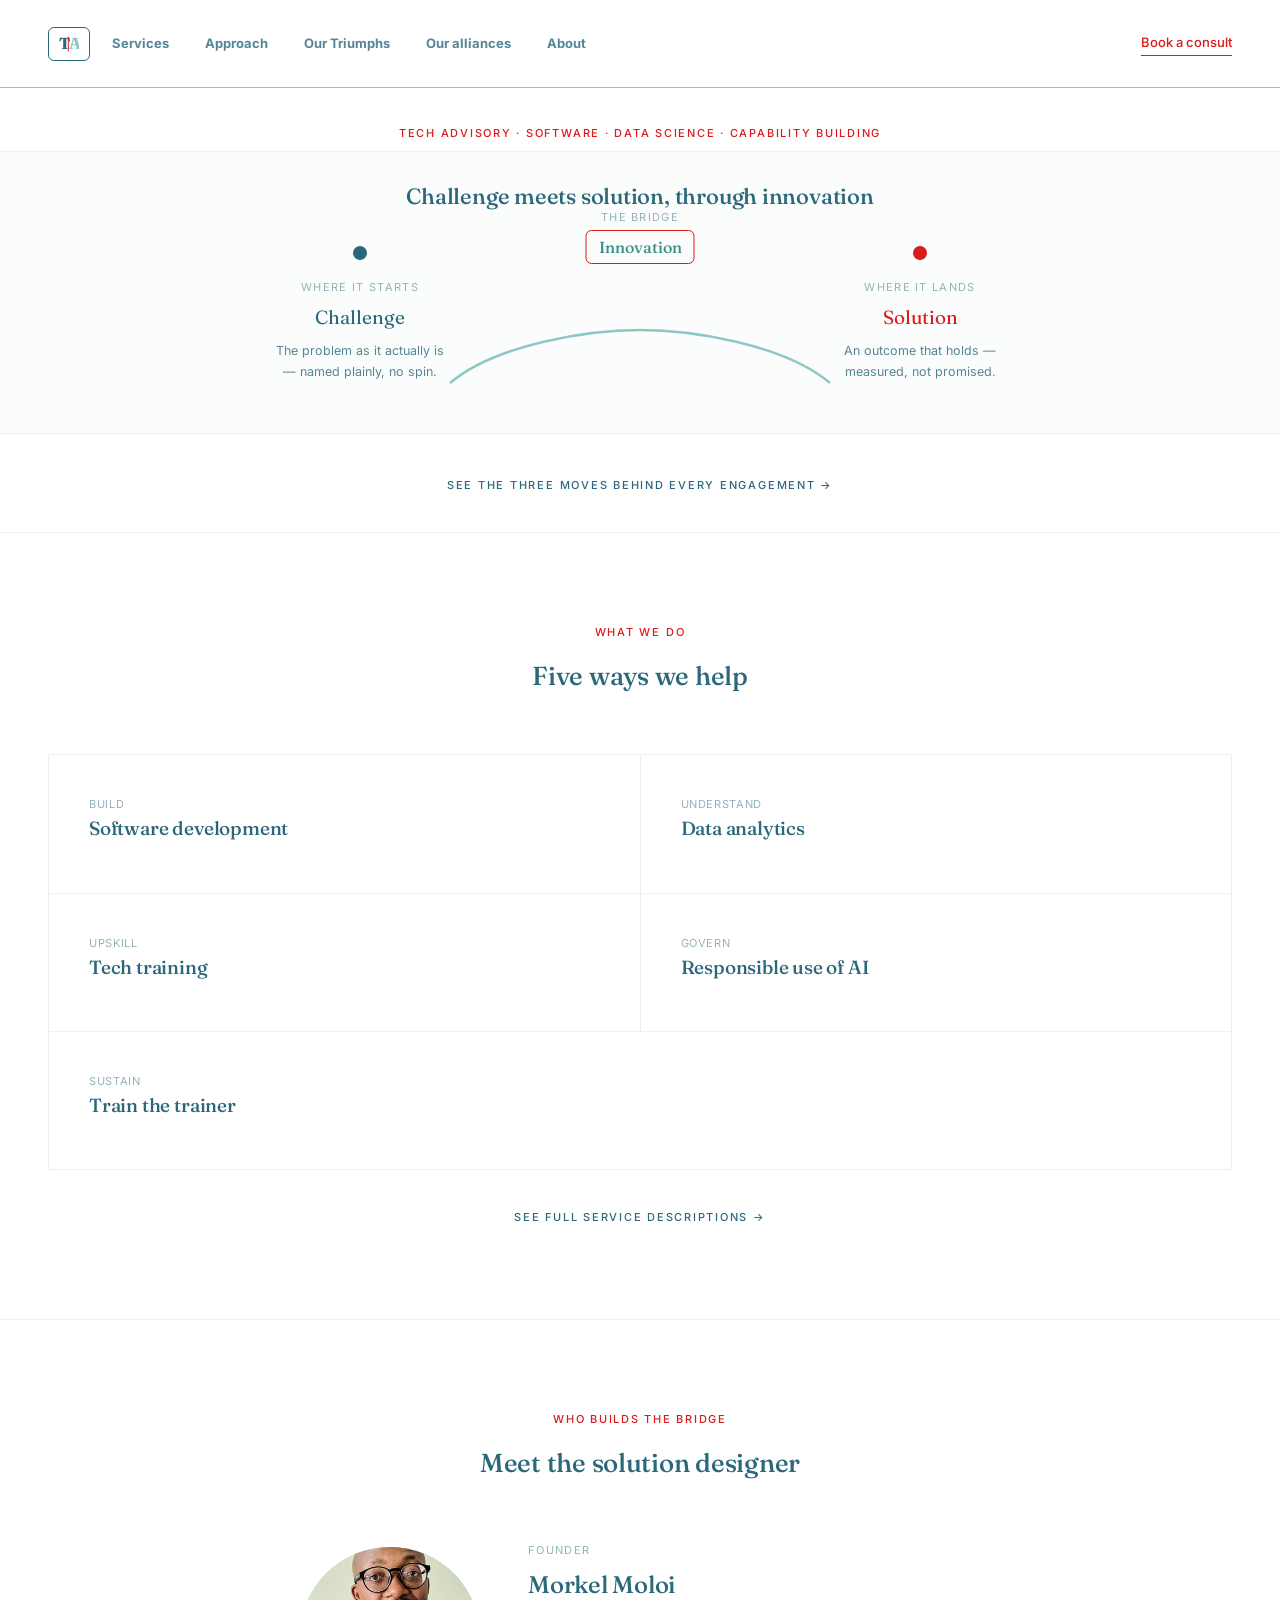
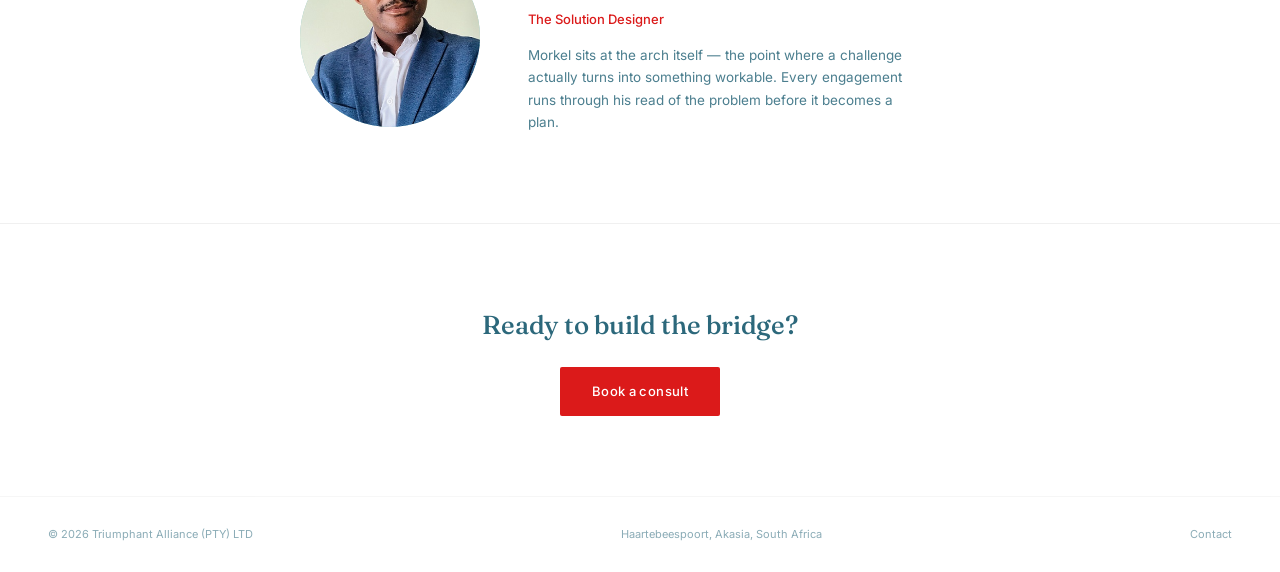
==== index.html @ 59408285 "initial site" ====
<!DOCTYPE html>
<html lang="en">
<head>
<script>document.documentElement.classList.add('js');</script>
<meta charset="UTF-8">
<meta name="viewport" content="width=device-width, initial-scale=1.0">
<title>Triumphant Alliance (PTY) LTD — Advisory & solution design</title>
<meta name="description" content="Advisory, software, data and training services built around the idea that every challenge meets a solution through innovation.">
<link rel="icon" href="assets/favicon.svg" type="image/svg+xml">
<link rel="preconnect" href="https://fonts.googleapis.com">
<link rel="preconnect" href="https://fonts.gstatic.com" crossorigin>
<link href="https://fonts.googleapis.com/css2?family=Fraunces:opsz,wght@9..144,400;9..144,500;9..144,600&family=Inter:wght@400;500;600&display=swap" rel="stylesheet">
<link rel="stylesheet" href="css/style.css">
<style>
  .hero{padding:36px 48px 8px; text-align:center;}
  @media (max-width:600px){
    .hero{padding:28px 24px 4px;}
  }
</style>
</head>
<body>

<header class="site-header">
<nav class="nav">
  <div class="links">
  <a href="index.html" class="home-icon" aria-label="Home">
    <svg width="20" height="20" viewBox="0 0 30 30">
      <text x="0" y="22" font-family="Fraunces, serif" font-size="24" font-weight="700" fill="#2C687B">T</text>
      <text x="15" y="22" font-family="Fraunces, serif" font-size="24" font-weight="700" fill="#8CC7C4">A</text>
      <line x1="14" y1="4" x2="14" y2="26" stroke="#DB1A1A" stroke-width="1.5"/>
    </svg>
  </a>
    <a href="services.html">Services</a>
    <a href="approach.html">Approach</a>
    <a href="work.html">Our Triumphs</a>
    <a href="clients.html">Our alliances</a>
    <a href="about.html">About</a>
  </div>
    <div class="nav-right">
<a href="contact.html" class="cta">Book a consult</a>
  <button class="nav-toggle" aria-label="Open menu" aria-expanded="false" onclick="var m=document.getElementById('mobileMenu'); var open=m.classList.toggle('open'); this.setAttribute('aria-expanded', open);">
    <svg width="22" height="22" viewBox="0 0 22 22"><line x1="2" y1="6" x2="20" y2="6" stroke="#2C687B" stroke-width="1.6" stroke-linecap="round"/><line x1="2" y1="11" x2="20" y2="11" stroke="#2C687B" stroke-width="1.6" stroke-linecap="round"/><line x1="2" y1="16" x2="20" y2="16" stroke="#2C687B" stroke-width="1.6" stroke-linecap="round"/></svg>
  </button>
  </div>
</nav>
<div class="mobile-menu" id="mobileMenu">
  <a href="index.html">Home</a>
  <a href="services.html">Services</a>
  <a href="approach.html">Approach</a>
  <a href="work.html">Our Triumphs</a>
  <a href="clients.html">Our alliances</a>
  <a href="about.html">About</a>
  <a href="contact.html" style="color:var(--red); font-weight:500;">Book a consult</a>
</div>
</header>

<div class="hero">
  <div class="eyebrow" style="text-align:center;">Tech Advisory · Software · Data Science · Capability Building</div>
</div>

<div class="bridge-section" id="bridge" style="padding:12px 48px 50px;">
  <div class="bridge-head" style="margin-bottom:32px;">
    <h2 style="font-size:22px;">Challenge meets solution, through innovation</h2>
  </div>
  <div class="bridge-diagram" id="bridgeDiagram">
    <div class="barch-label"><div class="k">The bridge</div><div class="v">Innovation</div></div>
    <div class="btrack">
      <div class="bpost challenge">
        <div class="dot"></div>
        <div class="k">Where it starts</div>
        <div class="v">Challenge</div>
        <p>The problem as it actually is — named plainly, no spin.</p>
      </div>
      <div class="barch">
        <svg viewBox="0 0 400 80" preserveAspectRatio="none">
          <path class="arch-left" d="M0 80 C 50 40, 150 27, 200 27" fill="none" stroke="#8CC7C4" stroke-width="2.5"/>
          <path class="arch-right" d="M200 27 C 250 27, 350 40, 400 80" fill="none" stroke="#8CC7C4" stroke-width="2.5"/>
        </svg>
      </div>
      <div class="bpost solution">
        <div class="dot"></div>
        <div class="k">Where it lands</div>
        <div class="v">Solution</div>
        <p>An outcome that holds — measured, not promised.</p>
      </div>
    </div>
  </div>
</div>

<div style="text-align:center; padding:36px 48px; border-bottom:1px solid #f0f0f0;">
  <a href="approach.html" class="eyebrow" style="color:var(--deepteal);">See the three moves behind every engagement →</a>
</div>

<div class="section">
  <div class="section-head">
    <div class="eyebrow">What we do</div>
    <h2>Five ways we help</h2>
  </div>
  <div class="services-grid">
    <div class="service-item">
      <div class="tag">Build</div><h3>Software development</h3>
      <div class="tooltip"><p>Custom software built around how your business actually works — internal tools, client-facing platforms, and everything between.</p></div>
    </div>
    <div class="service-item">
      <div class="tag">Understand</div><h3>Data analytics</h3>
      <div class="tooltip"><p>Turning raw data into decisions — dashboards, reporting, and analysis that hold up under scrutiny.</p></div>
    </div>
    <div class="service-item">
      <div class="tag">Upskill</div><h3>Tech training</h3>
      <div class="tooltip"><p>Coding, robotics, analytics and solution design training, built for real skill transfer, not certificates.</p></div>
    </div>
    <div class="service-item">
      <div class="tag">Govern</div><h3>Responsible use of AI</h3>
      <div class="tooltip"><p>Practical guidance on where and how to use AI safely — policy, workflow, and risk, without the hype.</p></div>
    </div>
    <div class="service-item" style="grid-column:1 / -1;">
      <div class="tag">Sustain</div><h3>Train the trainer</h3>
      <div class="tooltip"><p>Equipping your own staff to teach and sustain these skills internally, long after we've left the room.</p></div>
    </div>
  </div>
  <div style="text-align:center; margin-top:32px;"><a href="services.html" class="eyebrow" style="color:var(--deepteal);">See full service descriptions →</a></div>
</div>

<div class="people">
  <div class="people-head">
    <div class="eyebrow" style="text-align:center;">Who builds the bridge</div>
    <h2>Meet the solution designer</h2>
  </div>
  <div class="person">
    <div class="photo-wrap"><img src="assets/morkel.jpg" alt="Morkel Moloi"></div>
    <div class="info">
      <div class="k">Founder</div>
      <h3>Morkel Moloi</h3>
      <div class="role">The Solution Designer</div>
      <p>Morkel sits at the arch itself — the point where a challenge actually turns into something workable. Every engagement runs through his read of the problem before it becomes a plan.</p>
    </div>
  </div>
</div>

<div class="cta-band">
  <h2>Ready to build the bridge?</h2>
  <a href="contact.html" class="btn btn-primary">Book a consult</a>
</div>

<footer class="foot">
  <span>© <span id="year"></span> Triumphant Alliance (PTY) LTD</span>
  <span>Haartebeespoort, Akasia, South Africa</span>
  <span><a href="contact.html">Contact</a></span>
</footer>

<script src="js/main.js"></script>
<script>document.getElementById('year').textContent = new Date().getFullYear();</script>
</body>
</html>
---- css/style.css ----
:root{
  --red:#DB1A1A;
  --offwhite:#FFF6F6;
  --lightteal:#8CC7C4;
  --deepteal:#2C687B;
  --ink:#183842;
}
*{box-sizing:border-box; margin:0; padding:0;}
body{background:#fff; color:var(--deepteal); font-family:'Inter', sans-serif; line-height:1.65; font-size:16px;}
h1,h2,h3,h4{font-family:'Fraunces', serif; font-weight:500; letter-spacing:-0.01em; color:var(--deepteal);}
a{color:inherit; text-decoration:none;}
img{max-width:100%; display:block;}
.container{max-width:1080px; margin:0 auto; padding:0 48px;}
.eyebrow{font-size:11px; letter-spacing:0.16em; text-transform:uppercase; color:var(--red); font-weight:500;}

/* Header / Nav */
.site-header{background:#fff; z-index:1000;}
.nav{display:flex; justify-content:space-between; align-items:center; padding:24px 48px; border-bottom:1px solid rgba(24,56,66,0.35); position:relative;}
.nav .links{display:flex; align-items:center; gap:8px; font-size:13px;}
.nav .links a{opacity:0.8; font-weight:700; padding:9px 14px; border-radius:6px; transition:background-color .15s, color .15s, opacity .15s;}
.nav .links a:hover, .nav .links a.active, .nav .links a:focus{opacity:1; color:#fff; background-color:var(--deepteal);}
.nav .links .home-icon{display:flex; align-items:center; opacity:1; padding:6px 10px; border:1.5px solid var(--deepteal); border-radius:6px;}
.nav .links .home-icon:hover{background-color:var(--deepteal);}
.nav .links .home-icon svg{display:block;}
.nav .cta{font-size:13px; color:var(--red); font-weight:500; border-bottom:1px solid var(--red); padding-bottom:2px; white-space:nowrap;}
.nav-right{display:flex; align-items:center; gap:24px;}
.nav-toggle{display:none; background:none; border:none; cursor:pointer; padding:6px; align-items:center; justify-content:center;}
.nav-toggle svg{display:block;}
.mobile-menu{display:none; flex-direction:column; border-bottom:1px solid rgba(24,56,66,0.35); background:#fff;}
.mobile-menu a{padding:16px 24px; font-size:14px; font-weight:700; border-bottom:1px solid #f5f5f5; opacity:0.8; transition:background-color .15s, color .15s, opacity .15s;}
.mobile-menu a:hover, .mobile-menu a:active, .mobile-menu a.active{opacity:1; color:#fff; background-color:var(--deepteal);}
.mobile-menu.open{display:flex;}

@media (min-width:821px){
  .site-header{position:sticky; top:0;}
}
@media (max-width:820px){
  .nav{padding:18px 20px; border-bottom:none;}
  .nav .links{display:flex; gap:0;}
  .nav .links a:not(.home-icon){display:none;}
  .nav .cta{display:none;}
  .nav-toggle{display:flex;}
}

/* Buttons */
.btn{display:inline-block; font-size:13px; padding:14px 32px; border-radius:2px; letter-spacing:0.03em; font-weight:500;}
.btn-primary{background:var(--red); color:#fff;}
.btn-dark{background:var(--deepteal); color:#fff;}

/* Hero (page headers) */
.page-hero{padding:90px 48px 70px; text-align:center; border-bottom:1px solid #f0f0f0;}
.page-hero h1{font-size:clamp(28px, 6vw, 42px); max-width:720px; margin:14px auto 14px;}
.page-hero p{opacity:0.8; font-size:15px; max-width:520px; margin:0 auto;}
@media (max-width:600px){
  .page-hero{padding:56px 24px 46px;}
}

/* Services grid with hover tooltip */
.services-grid{display:grid; grid-template-columns:repeat(2,1fr); gap:1px; background:#f0f0f0; border:1px solid #f0f0f0; margin-top:8px;}
.service-item{background:#fff; padding:40px; position:relative; cursor:default;}
.service-item h3{font-size:19px; margin-bottom:8px;}
.service-item .tag{font-size:11px; opacity:0.5; letter-spacing:0.06em; text-transform:uppercase;}
.service-item .tooltip{
  position:absolute; left:40px; right:40px; bottom:0; top:0;
  background:var(--deepteal); color:#fff; padding:40px;
  opacity:0; transform:translateY(6px); pointer-events:none;
  transition:opacity .25s ease, transform .25s ease;
  display:flex; align-items:center;
}
.service-item:hover .tooltip{opacity:1; transform:translateY(0);}
.service-item .tooltip p{font-size:13.5px; line-height:1.6;}
@media (max-width:720px){
  .services-grid{grid-template-columns:1fr;}
  .service-item .tooltip{position:static; opacity:1; transform:none; pointer-events:auto; margin-top:12px; padding:20px;}
}

/* Approach flow (3 moves, icon-led) */
.flow-section{padding:90px 48px;}
.flow{display:flex; align-items:stretch; justify-content:center; gap:0; max-width:900px; margin:24px auto 0;}
.flow-step{flex:0 0 220px; text-align:center; padding:28px 18px; border-radius:12px; display:flex; flex-direction:column;}
html.js .flow-step{opacity:0; transform:translateY(14px); transition:opacity .6s ease, transform .6s ease;}
html.js .flow-step.reveal{opacity:1; transform:translateY(0);}
.flow-step .icon{width:64px; height:64px; margin:0 auto 20px; display:flex; align-items:center; justify-content:center; border:1px solid rgba(44,104,123,0.2); border-radius:50%;}
.flow-step .num{font-size:11px; letter-spacing:0.12em; text-transform:uppercase; opacity:0.5; margin-bottom:8px;}
.flow-step h3{font-size:18px; margin-bottom:10px;}
.flow-step p{font-size:13px; opacity:0.85; max-width:190px; margin:0 auto;}
.step-diagnose{background-color:rgba(143,42,42,0.2);}
.step-diagnose p{color:#2C687B;}
.step-design{background-color:rgba(27,58,66,0.2);}
.step-design p{color:#1B3A42;}
.step-deliver{background-color:rgba(44,104,123,0.2);}
.step-deliver p{color:#8F2A2A;}
.flow-arrow{flex:0 0 60px; display:flex; align-items:center; justify-content:center; padding-top:22px;}
html.js .flow-arrow svg path{stroke-dasharray:40; stroke-dashoffset:40; transition:stroke-dashoffset .8s ease;}
html.js .flow.reveal .flow-arrow svg path{stroke-dashoffset:0;}
@media (max-width:760px){
  .flow{flex-direction:column; align-items:center; gap:8px;}
  .flow-arrow{transform:rotate(90deg); padding:4px 0;}
  .flow-step{flex:none; width:100%; max-width:260px;}
}
.bridge-section{padding:90px 48px; background:#FBFDFC; border-top:1px solid #f0f0f0; border-bottom:1px solid #f0f0f0;}
.bridge-head{text-align:center; margin-bottom:56px;}
.bridge-head h2{font-size:26px; max-width:480px; margin:14px auto 0;}
.bridge-diagram{position:relative; max-width:760px; margin:0 auto;}
.btrack{display:flex; align-items:flex-end; justify-content:space-between; position:relative;}
.bpost{flex:0 0 200px; text-align:center; z-index:2;}
html.js .bpost{opacity:0; transform:translateY(10px); transition:opacity .6s ease, transform .6s ease;}
html.js .bpost.reveal{opacity:1; transform:translateY(0);}
html.js .bpost.solution{transition-delay:2.6s;}
.bpost .dot{width:14px; height:14px; border-radius:50%; margin:0 auto 18px; background:var(--deepteal);}
.bpost.solution .dot{background:var(--red);}
.bpost .k{font-size:11px; letter-spacing:0.12em; text-transform:uppercase; opacity:0.5; margin-bottom:6px;}
.bpost .v{font-family:'Fraunces',serif; font-size:19px;}
.bpost.solution .v{color:var(--red);}
.bpost p{font-size:12.5px; opacity:0.8; margin-top:8px; max-width:180px; margin-left:auto; margin-right:auto;}
.barch{flex:1; height:80px; position:relative; margin:0 -10px;}
.barch svg{width:100%; height:100%; display:block; overflow:visible;}
html.js .barch path.arch-left{stroke-dasharray:300; stroke-dashoffset:300; transition:stroke-dashoffset 1s cubic-bezier(.4,0,.2,1) 0s;}
html.js .barch path.arch-right{stroke-dasharray:300; stroke-dashoffset:300; transition:stroke-dashoffset 1s cubic-bezier(.4,0,.2,1) 1.6s;}
html.js .bridge-diagram.reveal .barch path{stroke-dashoffset:0;}
.barch-label{position:absolute; top:-38px; left:50%; transform:translateX(-50%); text-align:center;}
html.js .barch-label{opacity:0; transition:opacity .5s ease 1s;}
html.js .bridge-diagram.reveal .barch-label{opacity:1;}
.barch-label .k{font-size:11px; letter-spacing:0.12em; text-transform:uppercase; opacity:0.5;}
.barch-label .v{font-family:'Fraunces',serif; font-size:16px; color:#3a9088; font-weight:500; border:1.5px solid var(--red); border-radius:6px; padding:3px 12px; display:inline-block; margin-top:4px;}

@media (max-width:640px){
  .bridge-section{padding:56px 24px;}
  .bridge-diagram{display:flex; flex-direction:column; align-items:center;}
  .barch-label{position:static; transform:none; margin-bottom:28px; opacity:1; transition:none;}
  .btrack{flex-direction:column; align-items:center; gap:0;}
  .bpost{flex:none; width:100%; max-width:280px;}
  .barch{width:2px; height:56px; flex:none; margin:4px 0; background:var(--lightteal); opacity:0.5; border-radius:1px;}
  .barch svg{display:none;}
}

/* Process strip */
.strip{display:grid; grid-template-columns:repeat(3,1fr); border-bottom:1px solid #f0f0f0;}
.scard{padding:56px 40px; border-right:1px solid #f0f0f0;}
.scard:last-child{border-right:none;}
.scard .num{font-size:12px; opacity:0.4; margin-bottom:14px;}
.scard h3{font-size:17px; margin-bottom:10px;}
.scard p{font-size:13px; opacity:0.8;}
@media (max-width:720px){ .strip{grid-template-columns:1fr;} .scard{border-right:none; border-bottom:1px solid #f0f0f0;} }

/* Story + founder side by side (about page) */
.story-founder{display:grid; grid-template-columns:1.4fr 1fr; gap:56px; max-width:960px; margin:0 auto; align-items:start;}
.story-col p{font-size:14.5px; opacity:0.85; margin-bottom:18px;}
.story-col p:last-child{margin-bottom:0;}
.founder-col{background:var(--tan, #FBFDFC); border:1px solid #f0f0f0; border-radius:12px; padding:32px 24px;}
.founder-col .photo-wrap{border-radius:50%; overflow:hidden; background:var(--lightteal);}
.founder-col .photo-wrap img{width:100%; height:100%; object-fit:cover; filter:grayscale(15%) contrast(1.02);}
.founder-col .k{font-size:11px; letter-spacing:0.12em; text-transform:uppercase; opacity:0.5; margin-bottom:4px;}
.founder-col .role{font-size:13px; color:var(--red); font-weight:500; margin-bottom:14px; text-align:center;}
@media (max-width:820px){
  .story-founder{grid-template-columns:1fr; gap:32px;}
  .founder-col{max-width:360px; margin:0 auto;}
}

/* Person / founder card */
.people{padding:90px 48px; border-bottom:1px solid #f0f0f0;}
.people-head{text-align:center; margin-bottom:56px;}
.people-head h2{font-size:26px; margin-top:14px;}
.person{display:flex; align-items:center; gap:48px; max-width:680px; margin:0 auto;}
.person .photo-wrap{flex:0 0 180px; height:180px; border-radius:50%; overflow:hidden; background:var(--lightteal);}
.person .photo-wrap img{width:100%; height:100%; object-fit:cover; filter:grayscale(15%) contrast(1.02);}
.person .info .k{font-size:11px; letter-spacing:0.12em; text-transform:uppercase; opacity:0.5; margin-bottom:6px;}
.person .info h3{font-size:24px; margin-bottom:4px;}
.person .info .role{font-size:13px; color:var(--red); font-weight:500; margin-bottom:14px;}
.person .info p{font-size:13.5px; opacity:0.85; max-width:380px;}
@media (max-width:640px){ .person{flex-direction:column; text-align:center;} }

/* Generic content sections */
.section{padding:90px 48px; border-bottom:1px solid #f0f0f0;}
.section-head{text-align:center; margin-bottom:56px;}
.section-head h2{font-size:26px; margin-top:14px;}
.two-col{display:grid; grid-template-columns:1fr 1fr; gap:48px; max-width:900px; margin:0 auto;}
.two-col p{font-size:14px; opacity:0.85; margin-bottom:14px;}
@media (max-width:720px){ .two-col{grid-template-columns:1fr;} }

/* Cards (work / clients) */
.card-grid{display:grid; grid-template-columns:repeat(3,1fr); gap:24px; margin-top:8px;}
.card{border:1px solid #f0f0f0; border-radius:6px; padding:28px; background:#fff;}
.card .tag{font-size:11px; color:var(--red); font-weight:500; letter-spacing:0.06em; text-transform:uppercase; margin-bottom:10px;}
.card h3{font-size:17px; margin-bottom:8px;}
.card p{font-size:13px; opacity:0.8;}
@media (max-width:820px){ .card-grid{grid-template-columns:1fr 1fr;} }
@media (max-width:560px){ .card-grid{grid-template-columns:1fr;} }

.logo-grid{display:grid; grid-template-columns:repeat(4,1fr); gap:1px; background:#f0f0f0; border:1px solid #f0f0f0; margin-top:8px;}
.logo-tile{background:#fff; height:110px; display:flex; align-items:center; justify-content:center; font-family:'Fraunces',serif; font-size:14px; padding:16px;}
.logo-tile img{max-width:100%; max-height:100%; object-fit:contain;}
@media (max-width:720px){ .logo-grid{grid-template-columns:repeat(2,1fr);} }

blockquote{font-family:'Fraunces',serif; font-size:20px; text-align:center; max-width:640px; margin:40px auto 0; color:var(--deepteal); font-style:normal;}
blockquote cite{display:block; font-family:'Inter',sans-serif; font-size:12px; opacity:0.6; margin-top:14px; font-style:normal;}

/* Contact */
.contact-grid{display:grid; grid-template-columns:1fr 1fr; gap:56px; max-width:900px; margin:0 auto;}
.contact-details .row{display:flex; gap:14px; margin-bottom:22px; font-size:14px;}
.contact-details .row .k{font-size:11px; letter-spacing:0.1em; text-transform:uppercase; opacity:0.5; display:block; margin-bottom:2px;}
.contact-form label{display:block; font-size:12px; letter-spacing:0.04em; text-transform:uppercase; opacity:0.6; margin-bottom:6px;}
.contact-form input, .contact-form textarea{
  width:100%; padding:12px 14px; border:1px solid #ddd; border-radius:4px; font-family:'Inter',sans-serif; font-size:14px;
  margin-bottom:18px; color:var(--deepteal);
}
.contact-form textarea{min-height:120px; resize:vertical;}
.contact-form button{border:none; cursor:pointer; font-family:'Inter',sans-serif;}
@media (max-width:720px){ .contact-grid{grid-template-columns:1fr;} }

/* CTA band */
.cta-band{padding:80px 48px; text-align:center;}
.cta-band h2{font-size:26px; margin-bottom:20px;}

/* Footer */
.foot{padding:28px 48px; border-top:1px solid #f0f0f0; display:flex; justify-content:space-between; font-size:11px; opacity:0.55; flex-wrap:wrap; gap:10px;}

/* Scroll cue (home only) */
.scroll-cue{display:flex; flex-direction:column; align-items:center; gap:8px; margin-top:56px; cursor:pointer; opacity:0.55;}
.scroll-cue span{font-size:10px; letter-spacing:0.14em; text-transform:uppercase;}
.scroll-cue .chev{animation:bob 1.8s ease-in-out infinite;}
@keyframes bob{0%,100%{transform:translateY(0); opacity:0.4;} 50%{transform:translateY(6px); opacity:0.9;}}

/* General mobile spacing */
@media (max-width:600px){
  .container, .section, .people, .cta-band, .foot{padding-left:24px; padding-right:24px;}
  .section, .people{padding-top:56px; padding-bottom:56px;}
  .cta-band{padding-top:56px; padding-bottom:56px;}
  .card-grid{gap:16px;}
  .contact-grid{gap:36px;}
  blockquote{font-size:17px;}
}
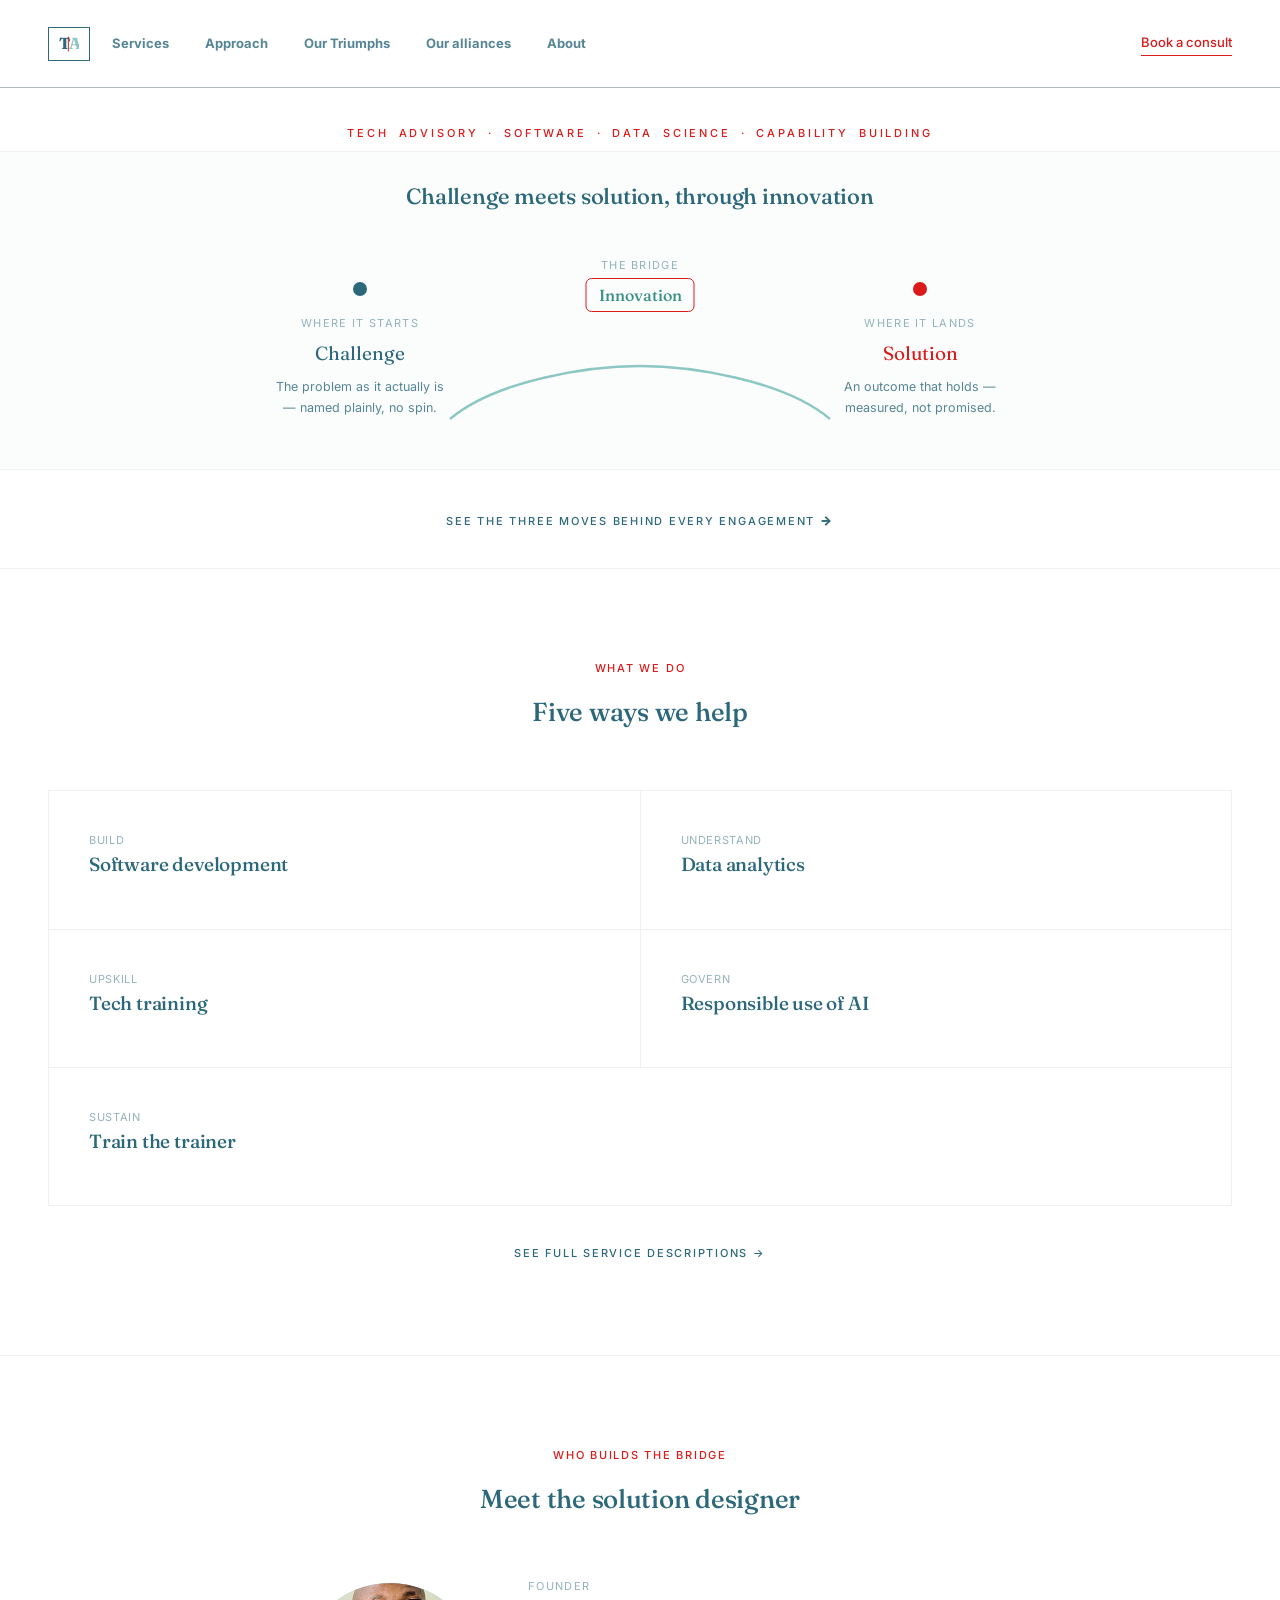
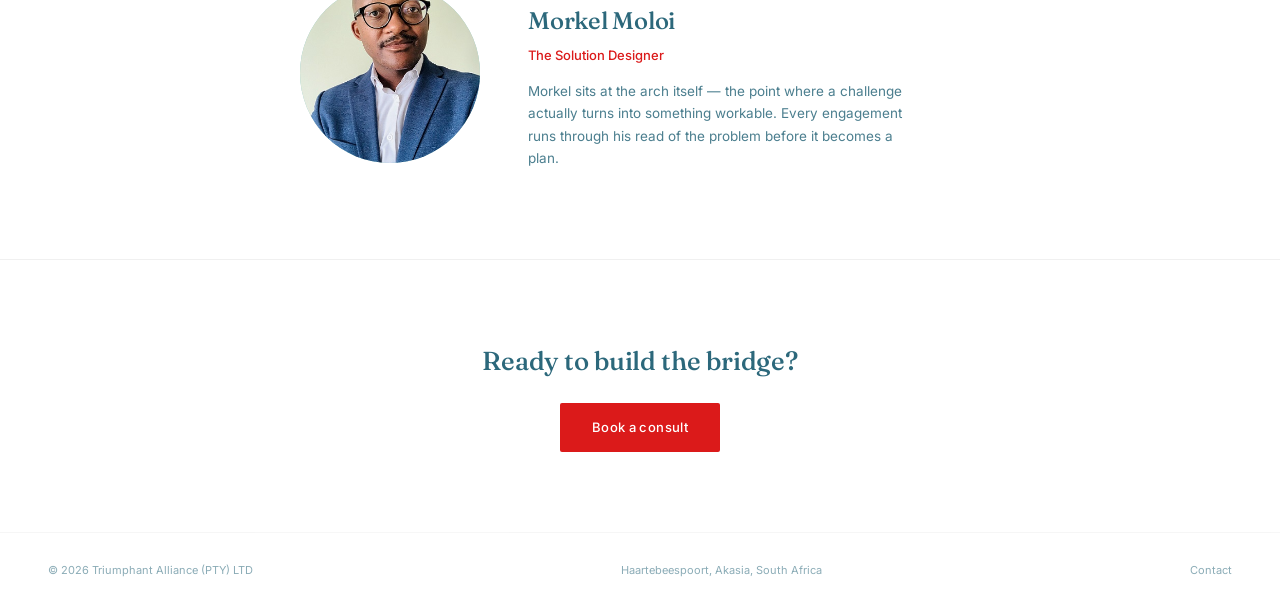
==== commit 2396f837: "Animation on homescreen" ====
--- a/index.html
+++ b/index.html
@@ -55,11 +55,11 @@
 </header>
 
 <div class="hero">
-  <div class="eyebrow" style="text-align:center;">Tech Advisory · Software · Data Science · Capability Building</div>
+  <div class="eyebrow" style="text-align:center; letter-spacing:0.26em; word-spacing:4px;">Tech Advisory · Software · Data Science · Capability Building</div>
 </div>
 
 <div class="bridge-section" id="bridge" style="padding:12px 48px 50px;">
-  <div class="bridge-head" style="margin-bottom:32px;">
+  <div class="bridge-head" style="margin-bottom:68px;">
     <h2 style="font-size:22px;">Challenge meets solution, through innovation</h2>
   </div>
   <div class="bridge-diagram" id="bridgeDiagram">
@@ -88,7 +88,7 @@
 </div>
 
 <div style="text-align:center; padding:36px 48px; border-bottom:1px solid #f0f0f0;">
-  <a href="approach.html" class="eyebrow" style="color:var(--deepteal);">See the three moves behind every engagement →</a>
+  <a href="approach.html" class="eyebrow" style="color:var(--deepteal);">See the three moves behind every engagement <span class="flash-arrow">→</span></a>
 </div>
 
 <div class="section">
--- a/css/style.css
+++ b/css/style.css
@@ -1,5 +1,6 @@
 :root{
   --red:#DB1A1A;
+  --maroon:#6E1414;
   --offwhite:#FFF6F6;
   --lightteal:#8CC7C4;
   --deepteal:#2C687B;
@@ -12,15 +13,17 @@
 img{max-width:100%; display:block;}
 .container{max-width:1080px; margin:0 auto; padding:0 48px;}
 .eyebrow{font-size:11px; letter-spacing:0.16em; text-transform:uppercase; color:var(--red); font-weight:500;}
+.flash-arrow{display:inline-block; font-weight:900; font-size:1.15em; animation:arrow-flash 2.2s ease-in-out infinite;}
+@keyframes arrow-flash{0%,100%{opacity:1;} 50%{opacity:0.25;}}
 
 /* Header / Nav */
 .site-header{background:#fff; z-index:1000;}
 .nav{display:flex; justify-content:space-between; align-items:center; padding:24px 48px; border-bottom:1px solid rgba(24,56,66,0.35); position:relative;}
 .nav .links{display:flex; align-items:center; gap:8px; font-size:13px;}
-.nav .links a{opacity:0.8; font-weight:700; padding:9px 14px; border-radius:6px; transition:background-color .15s, color .15s, opacity .15s;}
-.nav .links a:hover, .nav .links a.active, .nav .links a:focus{opacity:1; color:#fff; background-color:var(--deepteal);}
-.nav .links .home-icon{display:flex; align-items:center; opacity:1; padding:6px 10px; border:1.5px solid var(--deepteal); border-radius:6px;}
-.nav .links .home-icon:hover{background-color:var(--deepteal);}
+.nav .links a{opacity:0.8; font-weight:700; padding:9px 14px; border-radius:0; transition:background-color .15s, color .15s, opacity .15s;}
+.nav .links a:hover, .nav .links a.active, .nav .links a:focus{opacity:1; color:#fff; background-color:var(--maroon);}
+.nav .links .home-icon{display:flex; align-items:center; opacity:1; padding:6px 10px; border:1.5px solid var(--deepteal); border-radius:0;}
+.nav .links .home-icon:hover{background-color:var(--maroon);}
 .nav .links .home-icon svg{display:block;}
 .nav .cta{font-size:13px; color:var(--red); font-weight:500; border-bottom:1px solid var(--red); padding-bottom:2px; white-space:nowrap;}
 .nav-right{display:flex; align-items:center; gap:24px;}
@@ -28,7 +31,7 @@
 .nav-toggle svg{display:block;}
 .mobile-menu{display:none; flex-direction:column; border-bottom:1px solid rgba(24,56,66,0.35); background:#fff;}
 .mobile-menu a{padding:16px 24px; font-size:14px; font-weight:700; border-bottom:1px solid #f5f5f5; opacity:0.8; transition:background-color .15s, color .15s, opacity .15s;}
-.mobile-menu a:hover, .mobile-menu a:active, .mobile-menu a.active{opacity:1; color:#fff; background-color:var(--deepteal);}
+.mobile-menu a:hover, .mobile-menu a:active, .mobile-menu a.active{opacity:1; color:#fff; background-color:var(--maroon);}
 .mobile-menu.open{display:flex;}
 
 @media (min-width:821px){
@@ -106,7 +109,7 @@
 .bpost{flex:0 0 200px; text-align:center; z-index:2;}
 html.js .bpost{opacity:0; transform:translateY(10px); transition:opacity .6s ease, transform .6s ease;}
 html.js .bpost.reveal{opacity:1; transform:translateY(0);}
-html.js .bpost.solution{transition-delay:2.6s;}
+html.js .bpost.solution{transition-delay:3s;}
 .bpost .dot{width:14px; height:14px; border-radius:50%; margin:0 auto 18px; background:var(--deepteal);}
 .bpost.solution .dot{background:var(--red);}
 .bpost .k{font-size:11px; letter-spacing:0.12em; text-transform:uppercase; opacity:0.5; margin-bottom:6px;}
@@ -115,11 +118,11 @@
 .bpost p{font-size:12.5px; opacity:0.8; margin-top:8px; max-width:180px; margin-left:auto; margin-right:auto;}
 .barch{flex:1; height:80px; position:relative; margin:0 -10px;}
 .barch svg{width:100%; height:100%; display:block; overflow:visible;}
-html.js .barch path.arch-left{stroke-dasharray:300; stroke-dashoffset:300; transition:stroke-dashoffset 1s cubic-bezier(.4,0,.2,1) 0s;}
-html.js .barch path.arch-right{stroke-dasharray:300; stroke-dashoffset:300; transition:stroke-dashoffset 1s cubic-bezier(.4,0,.2,1) 1.6s;}
+html.js .barch path.arch-left{stroke-dasharray:300; stroke-dashoffset:300; transition:stroke-dashoffset .7s cubic-bezier(.16,1,.3,1) 0s;}
+html.js .barch path.arch-right{stroke-dasharray:300; stroke-dashoffset:300; transition:stroke-dashoffset 2.3s cubic-bezier(.65,0,.35,1) .7s;}
 html.js .bridge-diagram.reveal .barch path{stroke-dashoffset:0;}
-.barch-label{position:absolute; top:-38px; left:50%; transform:translateX(-50%); text-align:center;}
-html.js .barch-label{opacity:0; transition:opacity .5s ease 1s;}
+.barch-label{position:absolute; top:-26px; left:50%; transform:translateX(-50%); text-align:center;}
+html.js .barch-label{opacity:0; transition:opacity .4s ease .55s;}
 html.js .bridge-diagram.reveal .barch-label{opacity:1;}
 .barch-label .k{font-size:11px; letter-spacing:0.12em; text-transform:uppercase; opacity:0.5;}
 .barch-label .v{font-family:'Fraunces',serif; font-size:16px; color:#3a9088; font-weight:500; border:1.5px solid var(--red); border-radius:6px; padding:3px 12px; display:inline-block; margin-top:4px;}
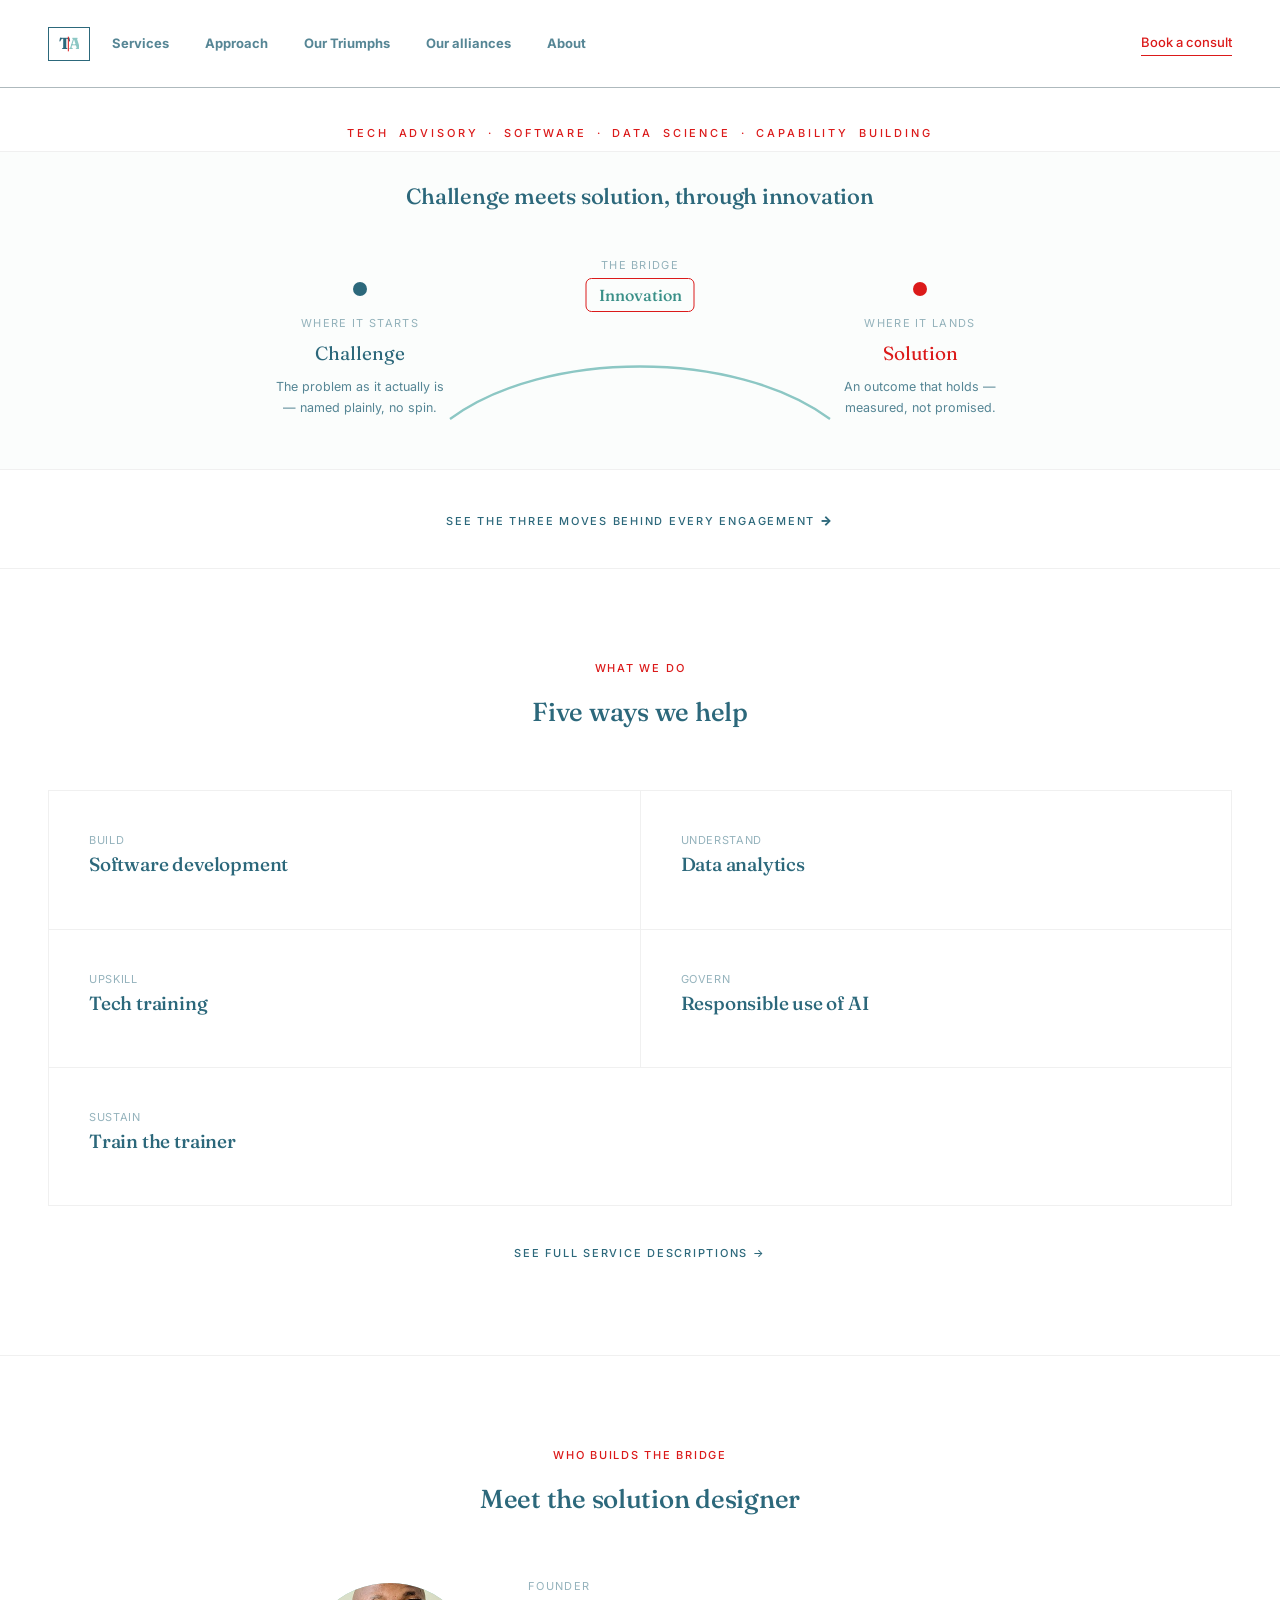
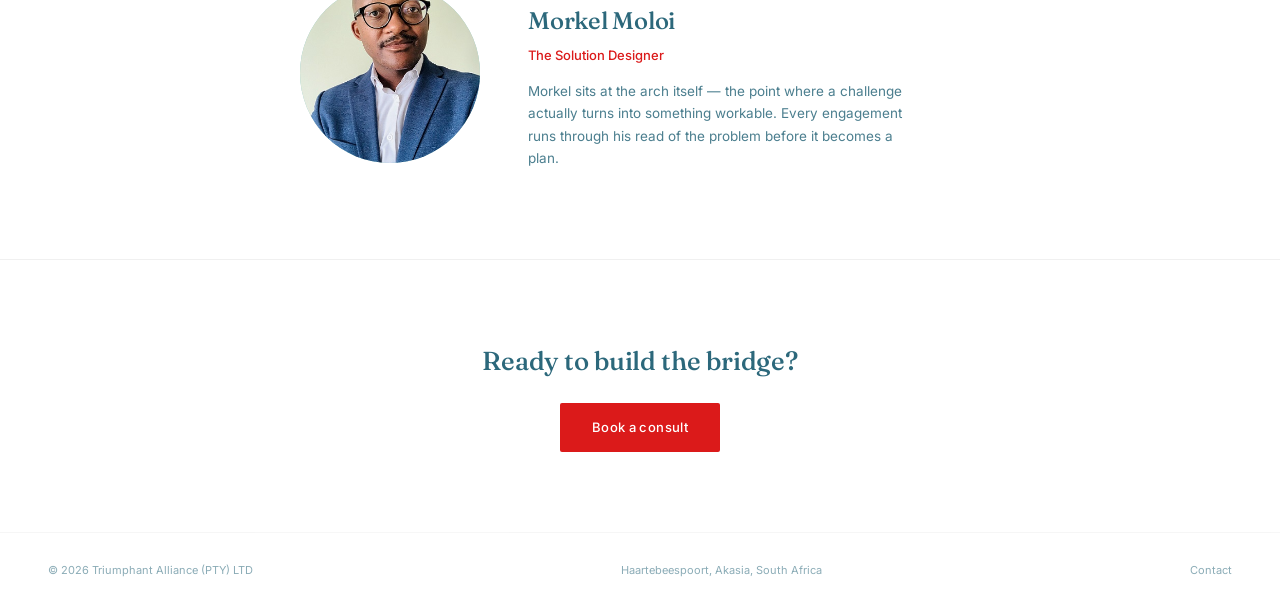
==== commit 81880a92: "fix bridge animation - single continuous line, no seam" ====
--- a/index.html
+++ b/index.html
@@ -73,8 +73,7 @@
       </div>
       <div class="barch">
         <svg viewBox="0 0 400 80" preserveAspectRatio="none">
-          <path class="arch-left" d="M0 80 C 50 40, 150 27, 200 27" fill="none" stroke="#8CC7C4" stroke-width="2.5"/>
-          <path class="arch-right" d="M200 27 C 250 27, 350 40, 400 80" fill="none" stroke="#8CC7C4" stroke-width="2.5"/>
+          <path class="arch" d="M0 80 C 100 10, 300 10, 400 80" fill="none" stroke="#8CC7C4" stroke-width="2.5"/>
         </svg>
       </div>
       <div class="bpost solution">
--- a/css/style.css
+++ b/css/style.css
@@ -109,7 +109,7 @@
 .bpost{flex:0 0 200px; text-align:center; z-index:2;}
 html.js .bpost{opacity:0; transform:translateY(10px); transition:opacity .6s ease, transform .6s ease;}
 html.js .bpost.reveal{opacity:1; transform:translateY(0);}
-html.js .bpost.solution{transition-delay:3s;}
+html.js .bpost.solution{transition-delay:2.6s;}
 .bpost .dot{width:14px; height:14px; border-radius:50%; margin:0 auto 18px; background:var(--deepteal);}
 .bpost.solution .dot{background:var(--red);}
 .bpost .k{font-size:11px; letter-spacing:0.12em; text-transform:uppercase; opacity:0.5; margin-bottom:6px;}
@@ -118,11 +118,10 @@
 .bpost p{font-size:12.5px; opacity:0.8; margin-top:8px; max-width:180px; margin-left:auto; margin-right:auto;}
 .barch{flex:1; height:80px; position:relative; margin:0 -10px;}
 .barch svg{width:100%; height:100%; display:block; overflow:visible;}
-html.js .barch path.arch-left{stroke-dasharray:300; stroke-dashoffset:300; transition:stroke-dashoffset .7s cubic-bezier(.16,1,.3,1) 0s;}
-html.js .barch path.arch-right{stroke-dasharray:300; stroke-dashoffset:300; transition:stroke-dashoffset 2.3s cubic-bezier(.65,0,.35,1) .7s;}
+html.js .barch path.arch{stroke-dasharray:520; stroke-dashoffset:520; transition:stroke-dashoffset 2.6s cubic-bezier(.08,.82,.17,1) 0s;}
 html.js .bridge-diagram.reveal .barch path{stroke-dashoffset:0;}
 .barch-label{position:absolute; top:-26px; left:50%; transform:translateX(-50%); text-align:center;}
-html.js .barch-label{opacity:0; transition:opacity .4s ease .55s;}
+html.js .barch-label{opacity:0; transition:opacity .4s ease .95s;}
 html.js .bridge-diagram.reveal .barch-label{opacity:1;}
 .barch-label .k{font-size:11px; letter-spacing:0.12em; text-transform:uppercase; opacity:0.5;}
 .barch-label .v{font-family:'Fraunces',serif; font-size:16px; color:#3a9088; font-weight:500; border:1.5px solid var(--red); border-radius:6px; padding:3px 12px; display:inline-block; margin-top:4px;}
@@ -130,10 +129,11 @@
 @media (max-width:640px){
   .bridge-section{padding:56px 24px;}
   .bridge-diagram{display:flex; flex-direction:column; align-items:center;}
-  .barch-label{position:static; transform:none; margin-bottom:28px; opacity:1; transition:none;}
-  .btrack{flex-direction:column; align-items:center; gap:0;}
-  .bpost{flex:none; width:100%; max-width:280px;}
-  .barch{width:2px; height:56px; flex:none; margin:4px 0; background:var(--lightteal); opacity:0.5; border-radius:1px;}
+  .btrack{display:contents;}
+  .bpost.challenge{order:1; flex:none; width:100%; max-width:280px;}
+  .barch-label{order:2; position:static; transform:none; margin:20px 0; opacity:1; transition:none;}
+  .barch{order:3; width:2px; height:56px; flex:none; margin:4px 0; background:var(--lightteal); opacity:0.5; border-radius:1px;}
+  .bpost.solution{order:4; flex:none; width:100%; max-width:280px;}
   .barch svg{display:none;}
 }
 
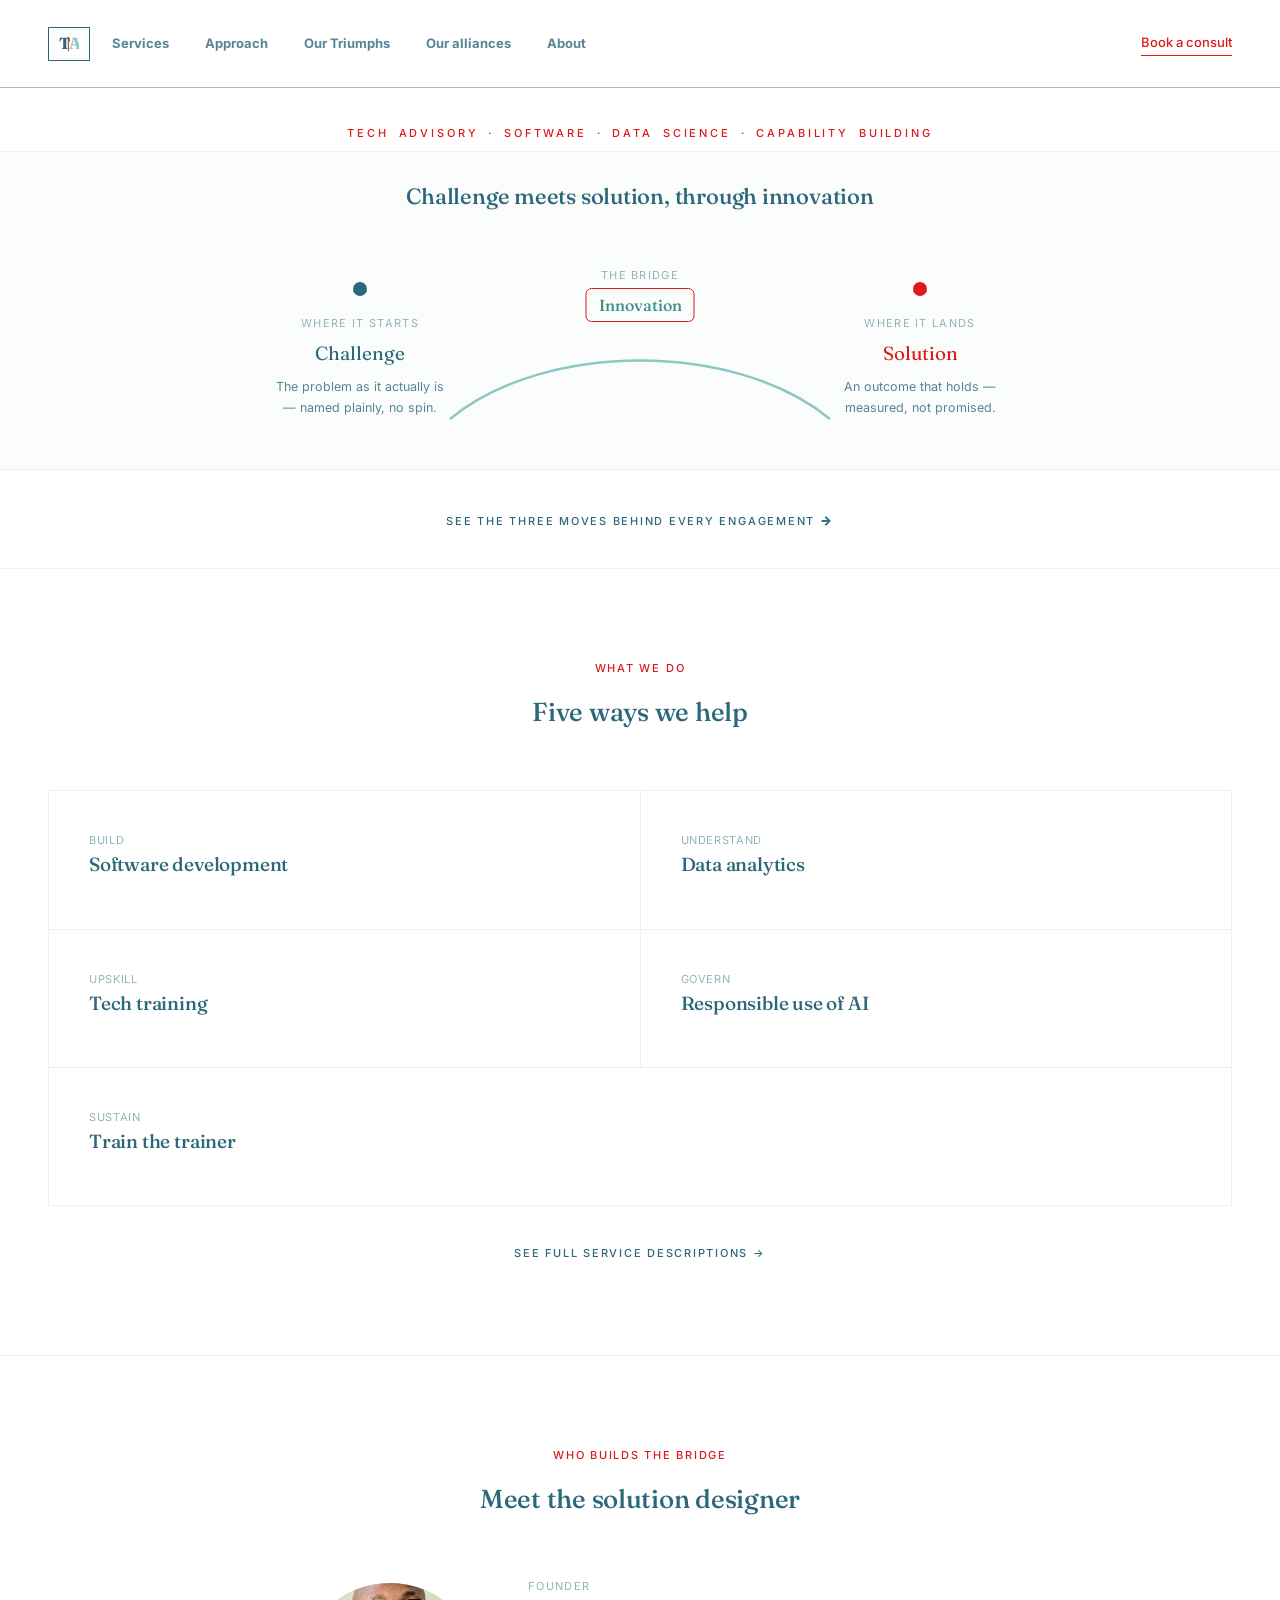
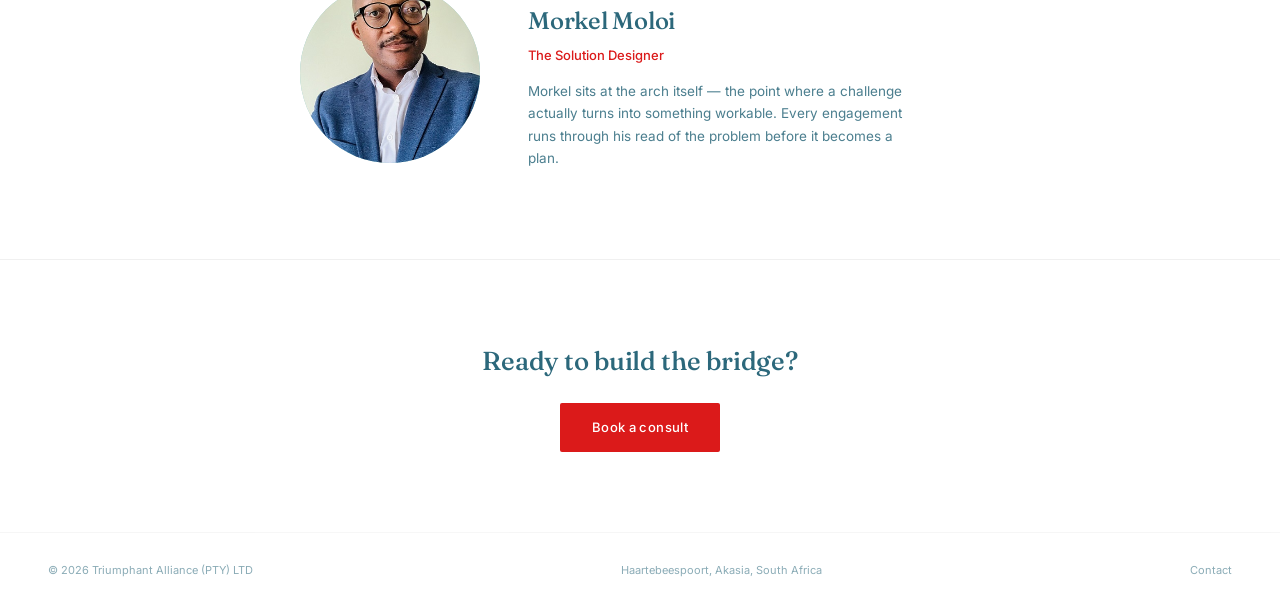
==== commit 09877c46: "sync bridge animation timing with Innovation/Solution reveals" ====
--- a/index.html
+++ b/index.html
@@ -73,7 +73,7 @@
       </div>
       <div class="barch">
         <svg viewBox="0 0 400 80" preserveAspectRatio="none">
-          <path class="arch" d="M0 80 C 100 10, 300 10, 400 80" fill="none" stroke="#8CC7C4" stroke-width="2.5"/>
+          <path class="arch" d="M0 80 C 100 2, 300 2, 400 80" fill="none" stroke="#8CC7C4" stroke-width="2.5"/>
         </svg>
       </div>
       <div class="bpost solution">
--- a/css/style.css
+++ b/css/style.css
@@ -109,7 +109,7 @@
 .bpost{flex:0 0 200px; text-align:center; z-index:2;}
 html.js .bpost{opacity:0; transform:translateY(10px); transition:opacity .6s ease, transform .6s ease;}
 html.js .bpost.reveal{opacity:1; transform:translateY(0);}
-html.js .bpost.solution{transition-delay:2.6s;}
+html.js .bpost.solution{transition-delay:3.4s;}
 .bpost .dot{width:14px; height:14px; border-radius:50%; margin:0 auto 18px; background:var(--deepteal);}
 .bpost.solution .dot{background:var(--red);}
 .bpost .k{font-size:11px; letter-spacing:0.12em; text-transform:uppercase; opacity:0.5; margin-bottom:6px;}
@@ -118,10 +118,10 @@
 .bpost p{font-size:12.5px; opacity:0.8; margin-top:8px; max-width:180px; margin-left:auto; margin-right:auto;}
 .barch{flex:1; height:80px; position:relative; margin:0 -10px;}
 .barch svg{width:100%; height:100%; display:block; overflow:visible;}
-html.js .barch path.arch{stroke-dasharray:520; stroke-dashoffset:520; transition:stroke-dashoffset 2.6s cubic-bezier(.08,.82,.17,1) 0s;}
+html.js .barch path.arch{stroke-dasharray:520; stroke-dashoffset:520; transition:stroke-dashoffset 3.4s linear 0s;}
 html.js .bridge-diagram.reveal .barch path{stroke-dashoffset:0;}
-.barch-label{position:absolute; top:-26px; left:50%; transform:translateX(-50%); text-align:center;}
-html.js .barch-label{opacity:0; transition:opacity .4s ease .95s;}
+.barch-label{position:absolute; top:-16px; left:50%; transform:translateX(-50%); text-align:center;}
+html.js .barch-label{opacity:0; transition:opacity .35s ease 1.7s;}
 html.js .bridge-diagram.reveal .barch-label{opacity:1;}
 .barch-label .k{font-size:11px; letter-spacing:0.12em; text-transform:uppercase; opacity:0.5;}
 .barch-label .v{font-family:'Fraunces',serif; font-size:16px; color:#3a9088; font-weight:500; border:1.5px solid var(--red); border-radius:6px; padding:3px 12px; display:inline-block; margin-top:4px;}
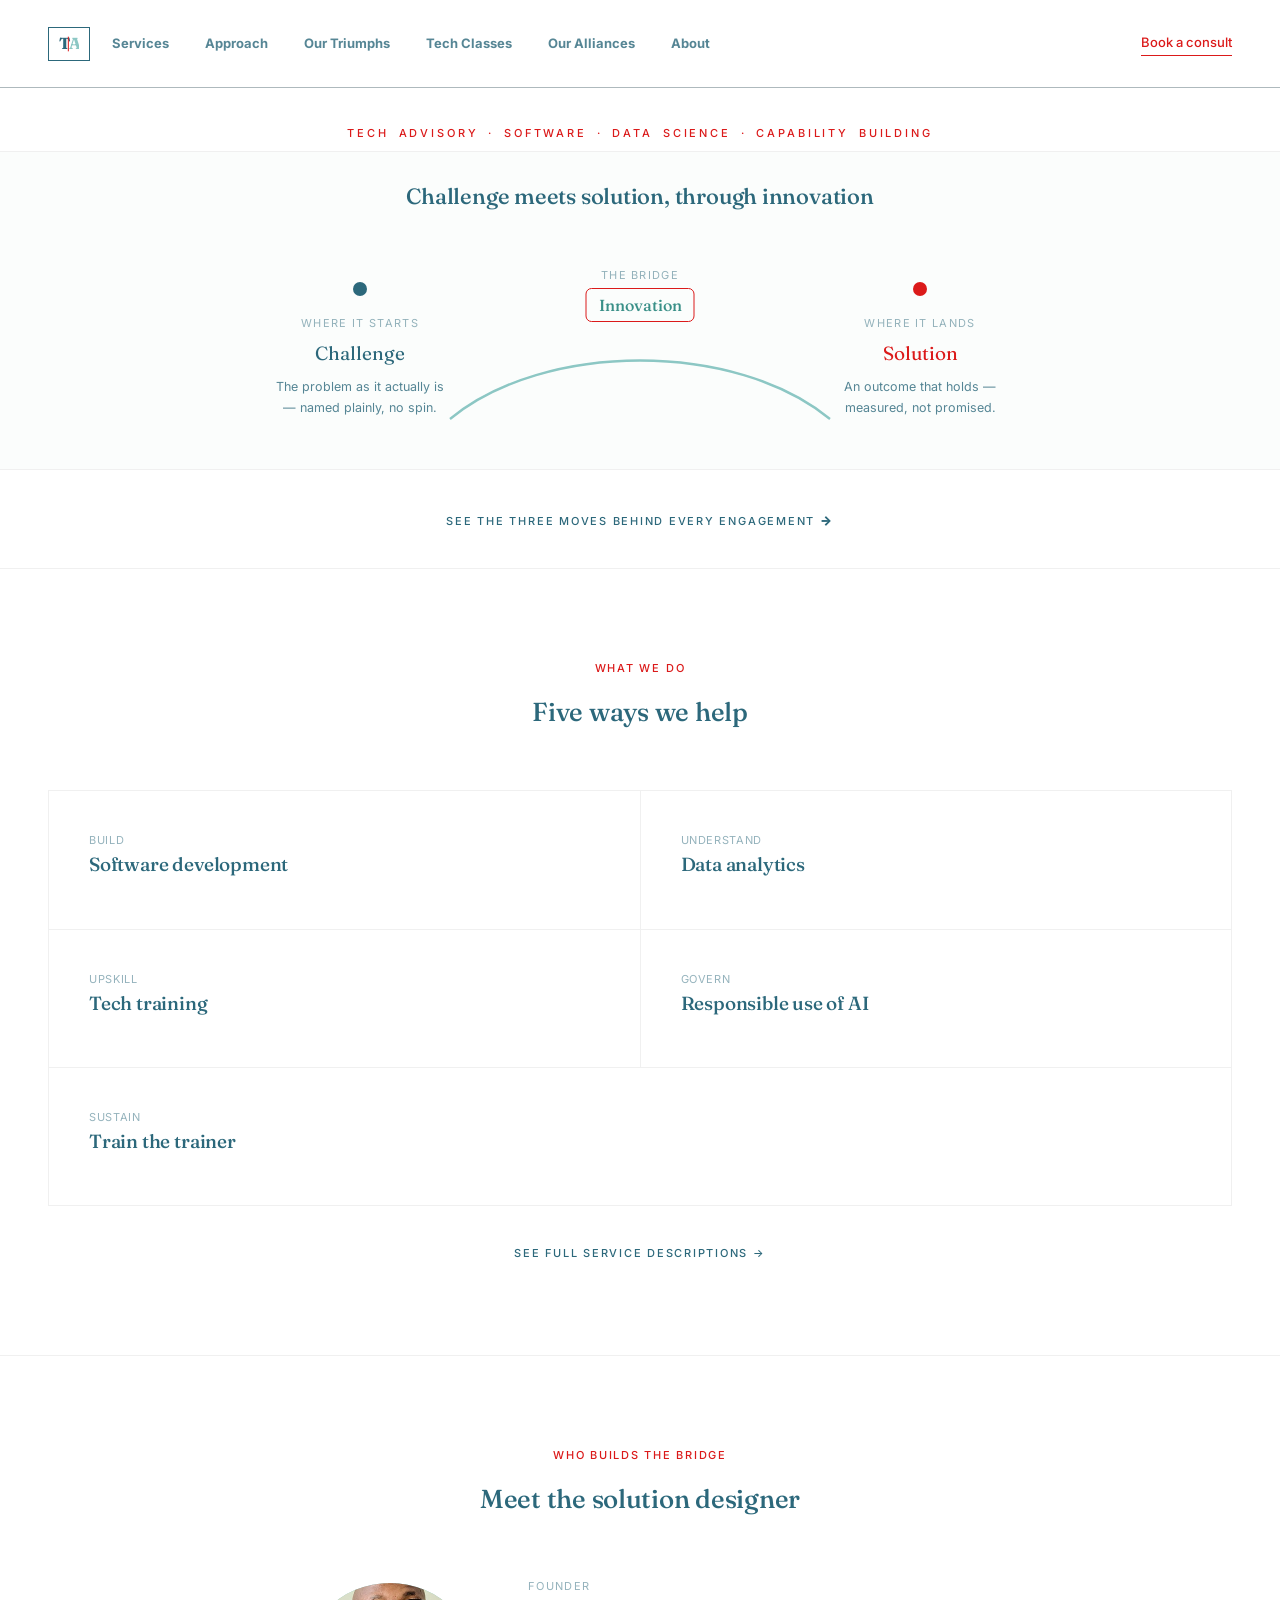
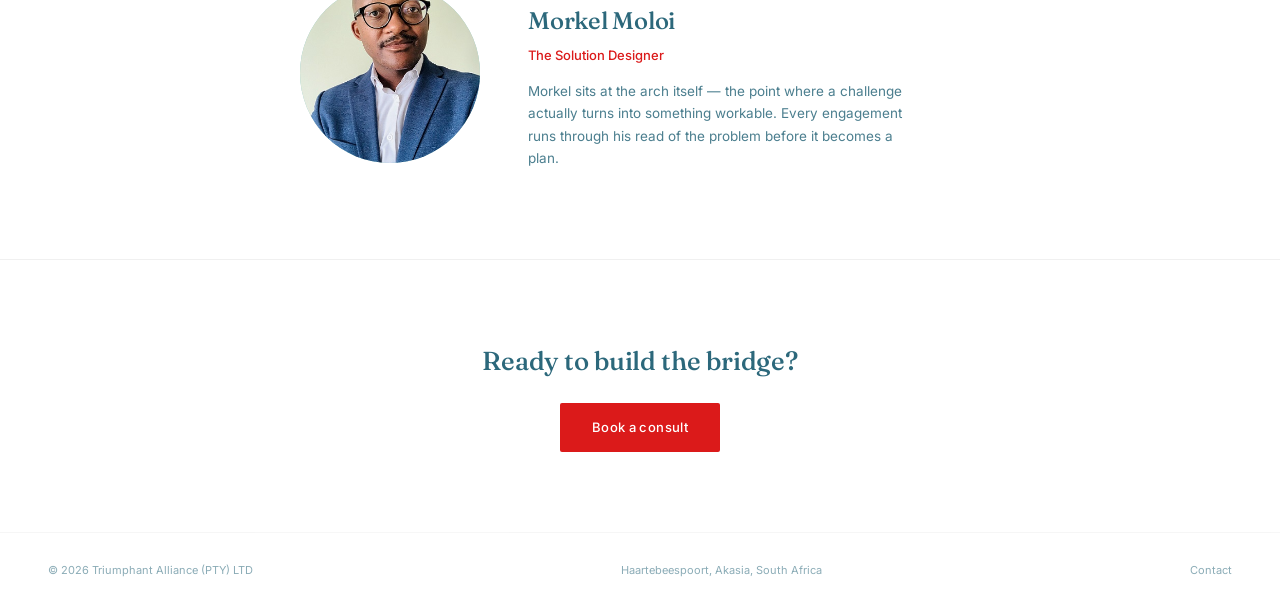
==== commit 839ac53f: "add Tech Classes page, fix flow icons, rewrite founder bio" ====
--- a/index.html
+++ b/index.html
@@ -33,7 +33,8 @@
     <a href="services.html">Services</a>
     <a href="approach.html">Approach</a>
     <a href="work.html">Our Triumphs</a>
-    <a href="clients.html">Our alliances</a>
+    <a href="tech-classes.html">Tech Classes</a>
+    <a href="clients.html">Our Alliances</a>
     <a href="about.html">About</a>
   </div>
     <div class="nav-right">
@@ -48,7 +49,8 @@
   <a href="services.html">Services</a>
   <a href="approach.html">Approach</a>
   <a href="work.html">Our Triumphs</a>
-  <a href="clients.html">Our alliances</a>
+  <a href="tech-classes.html">Tech Classes</a>
+  <a href="clients.html">Our Alliances</a>
   <a href="about.html">About</a>
   <a href="contact.html" style="color:var(--red); font-weight:500;">Book a consult</a>
 </div>
--- a/css/style.css
+++ b/css/style.css
@@ -80,10 +80,10 @@
 /* Approach flow (3 moves, icon-led) */
 .flow-section{padding:90px 48px;}
 .flow{display:flex; align-items:stretch; justify-content:center; gap:0; max-width:900px; margin:24px auto 0;}
-.flow-step{flex:0 0 220px; text-align:center; padding:28px 18px; border-radius:12px; display:flex; flex-direction:column;}
+.flow-step{flex:0 0 220px; text-align:center; padding:44px 18px 28px; border-radius:12px; display:flex; flex-direction:column; position:relative;}
 html.js .flow-step{opacity:0; transform:translateY(14px); transition:opacity .6s ease, transform .6s ease;}
 html.js .flow-step.reveal{opacity:1; transform:translateY(0);}
-.flow-step .icon{width:64px; height:64px; margin:0 auto 20px; display:flex; align-items:center; justify-content:center; border:1px solid rgba(44,104,123,0.2); border-radius:50%;}
+.flow-step .icon{width:64px; height:64px; position:absolute; top:-32px; left:50%; transform:translateX(-50%); display:flex; align-items:center; justify-content:center; background:#fff; border:1px solid rgba(44,104,123,0.2); border-radius:50%; z-index:2;}
 .flow-step .num{font-size:11px; letter-spacing:0.12em; text-transform:uppercase; opacity:0.5; margin-bottom:8px;}
 .flow-step h3{font-size:18px; margin-bottom:10px;}
 .flow-step p{font-size:13px; opacity:0.85; max-width:190px; margin:0 auto;}
@@ -97,7 +97,7 @@
 html.js .flow-arrow svg path{stroke-dasharray:40; stroke-dashoffset:40; transition:stroke-dashoffset .8s ease;}
 html.js .flow.reveal .flow-arrow svg path{stroke-dashoffset:0;}
 @media (max-width:760px){
-  .flow{flex-direction:column; align-items:center; gap:8px;}
+  .flow{flex-direction:column; align-items:center; gap:44px;}
   .flow-arrow{transform:rotate(90deg); padding:4px 0;}
   .flow-step{flex:none; width:100%; max-width:260px;}
 }
